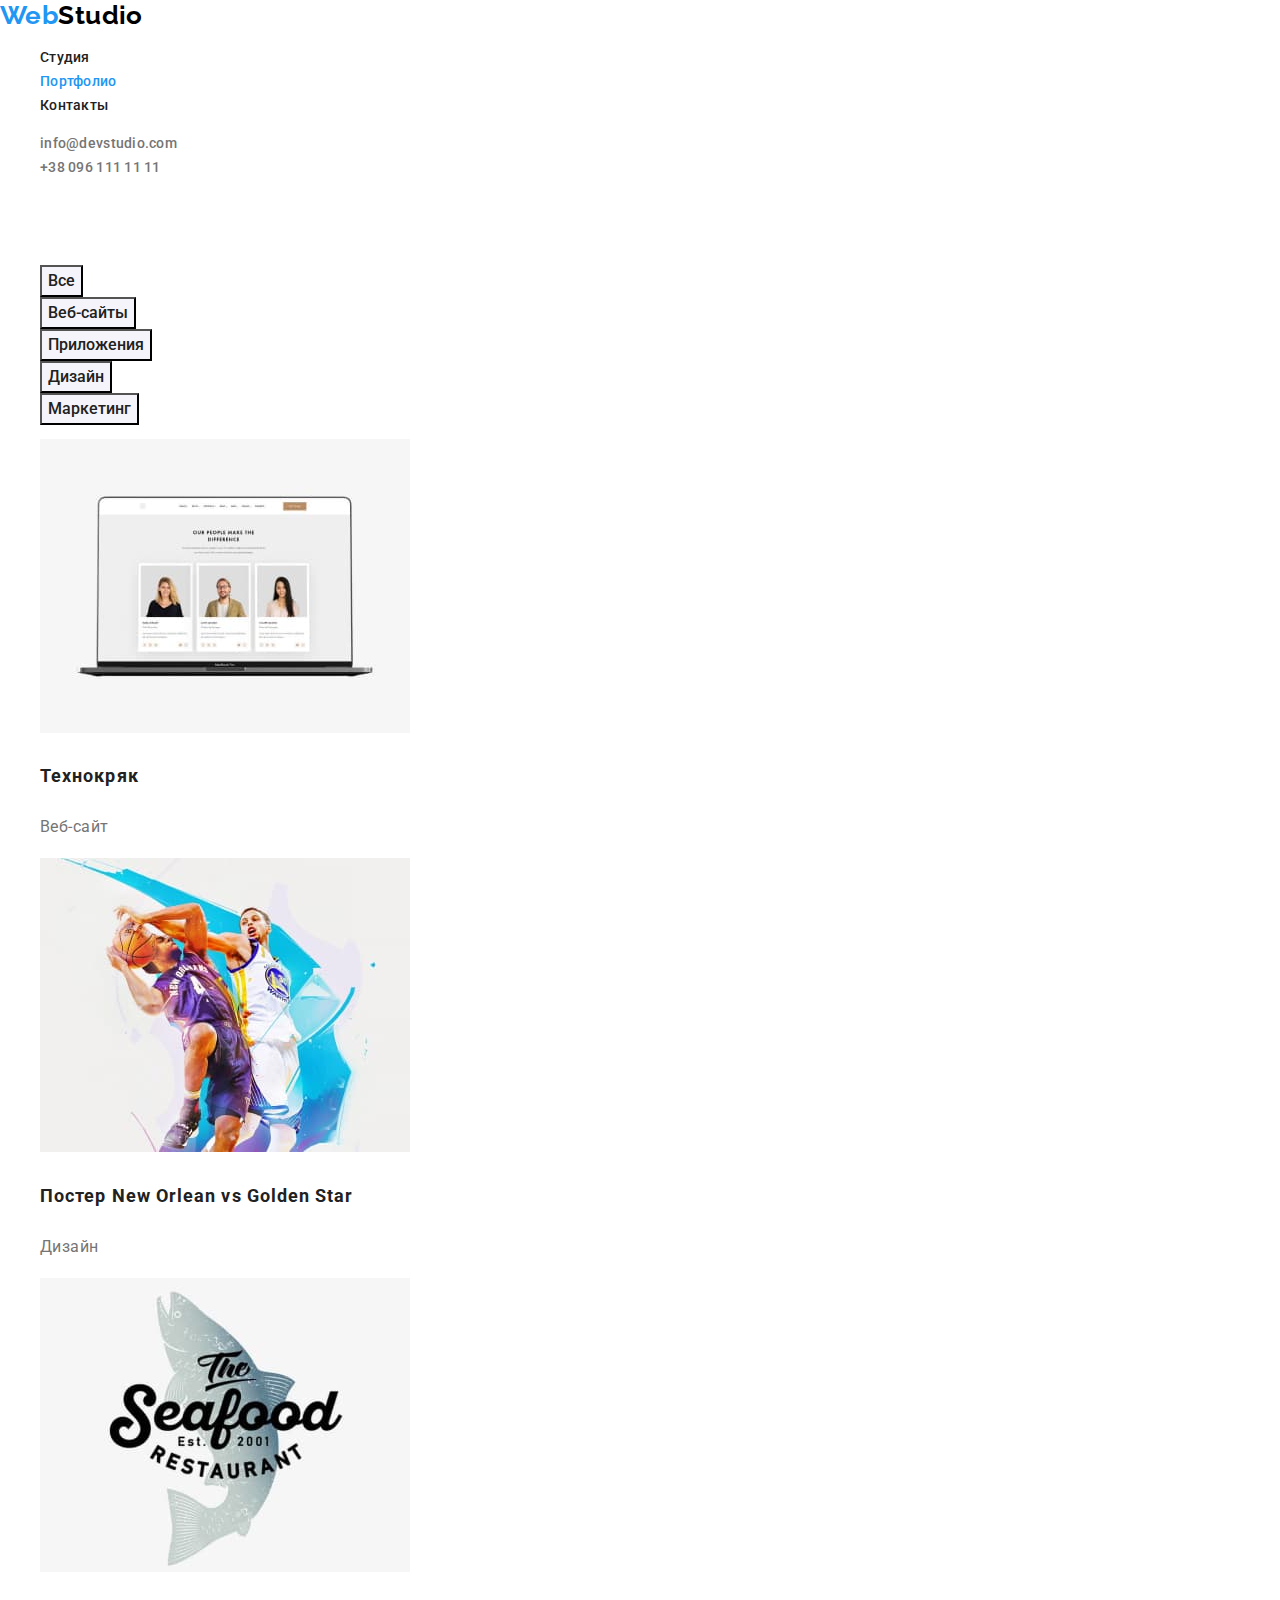
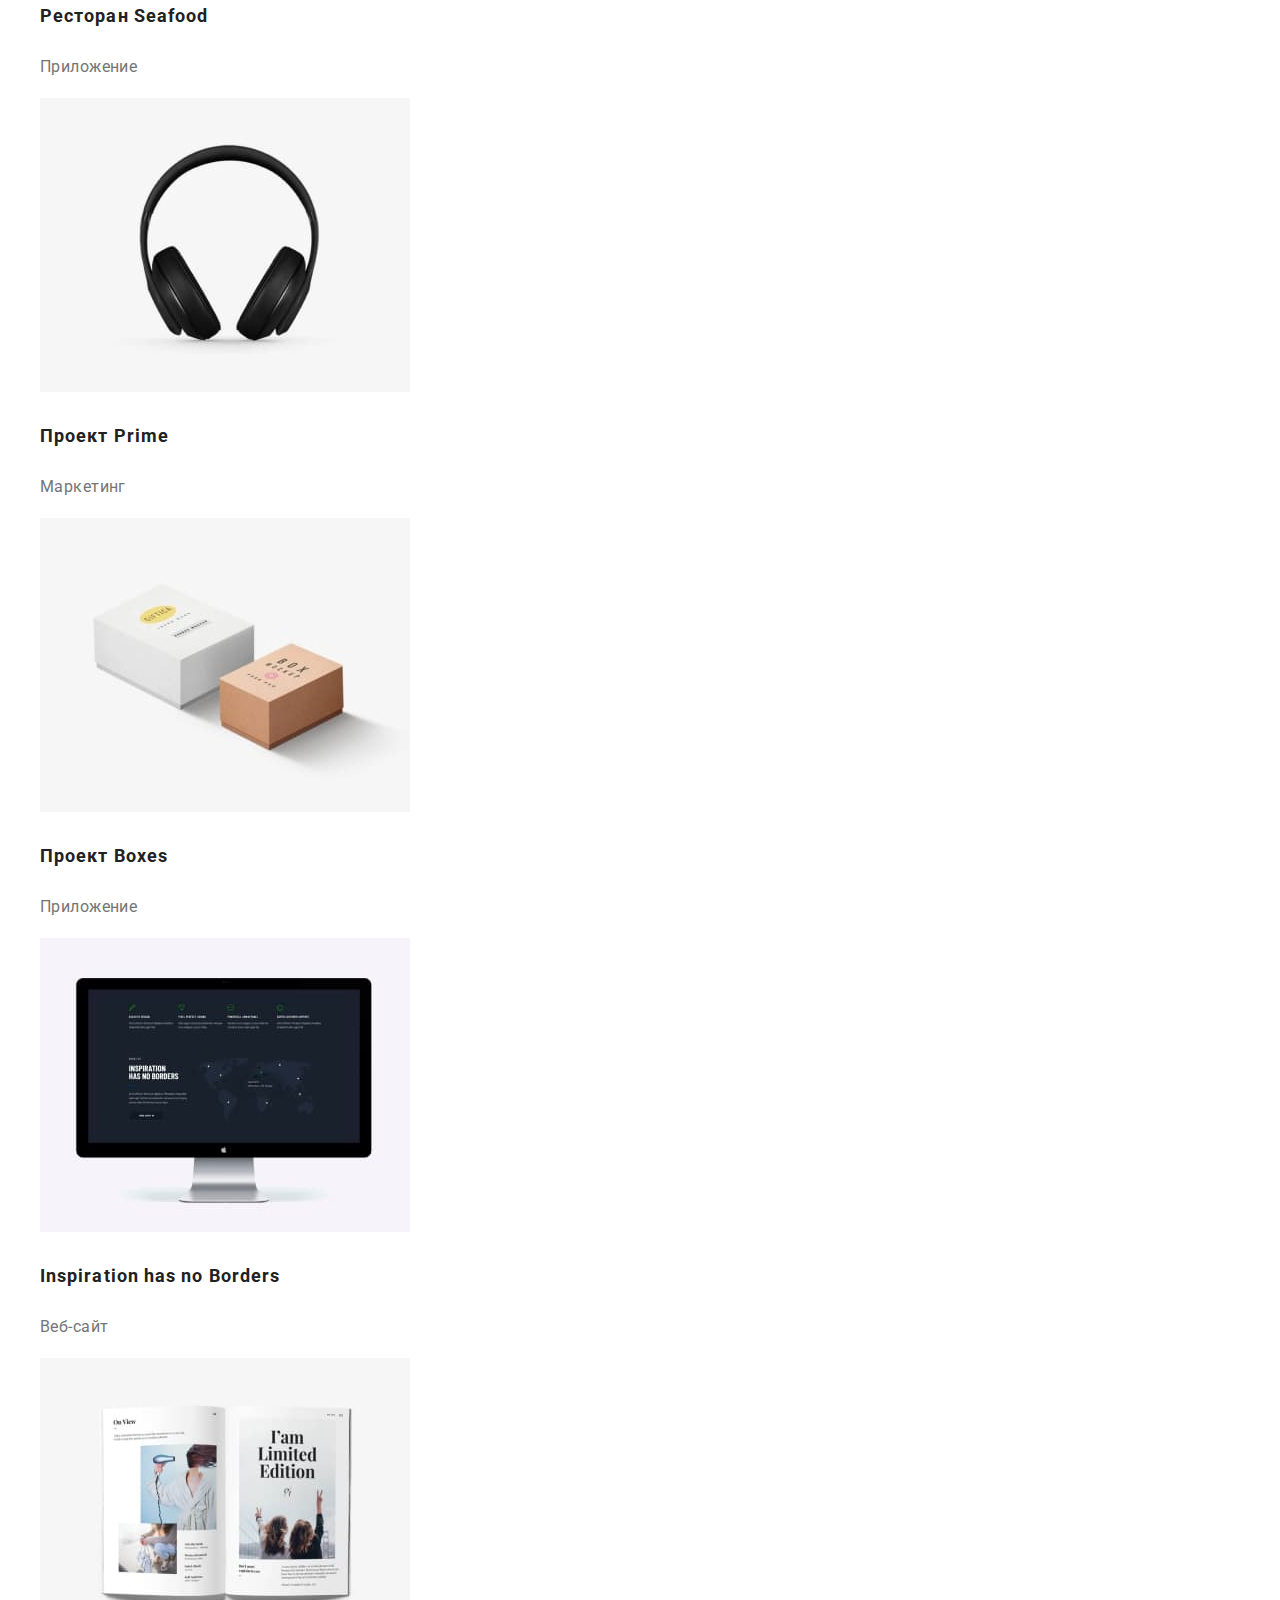
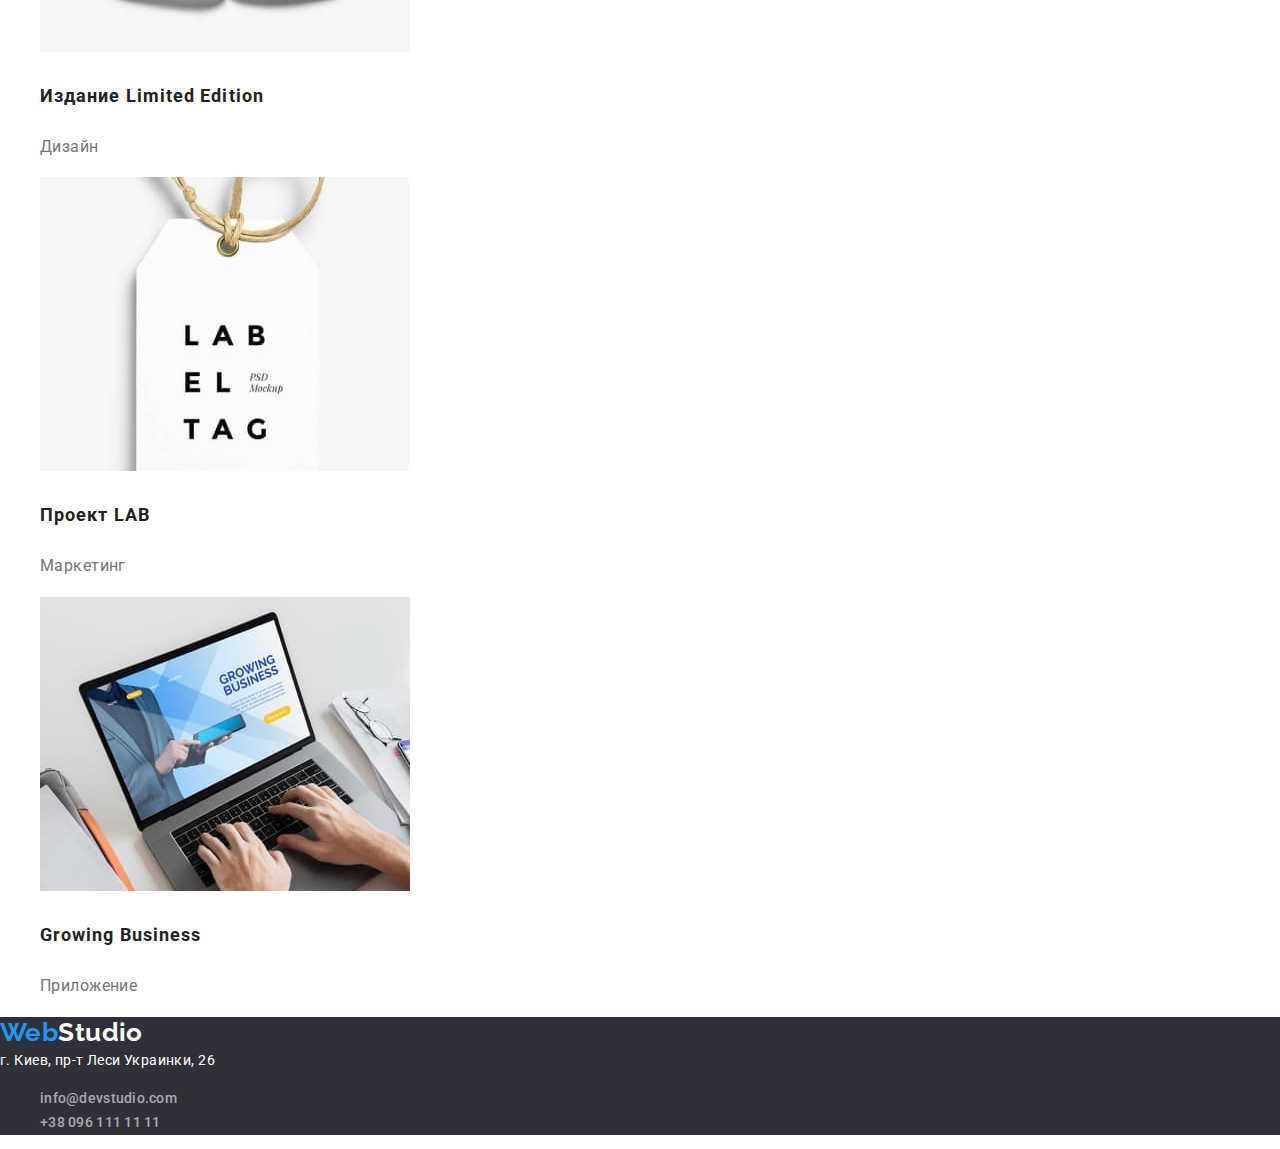
==== portfolio.html @ 90da27a2 "подключила modern normalize" ====
<!DOCTYPE html>
<html lang="ru">
  <head>
    <meta charset="UTF-8" />
    <meta http-equiv="X-UA-Compatible" content="IE=edge" />
    <meta name="viewport" content="width=device-width, initial-scale=1.0" />
    <title>Document</title>
    <link rel="preconnect" href="https://fonts.gstatic.com" />
    <link
      href="https://fonts.googleapis.com/css2?family=Raleway:wght@700&family=Roboto:wght@400;500;700;900&display=swap"
      rel="stylesheet"
    />
    <link
      rel="stylesheet"
      href="https://cdnjs.cloudflare.com/ajax/libs/modern-normalize/1.0.0/modern-normalize.min.css"
    />
    <link rel="stylesheet" href="./css/style.css" />
  </head>
  <body>
    <!--Site heading-->
    <header class="page-header">
      <nav class="navigation">
        <a href="" class="logo"><span class="accent-logo">Web</span>Studio</a>
        <ul class="nav-list list">
          <li><a href="./index.html" class="link">Студия</a></li>
          <li><a href="./portfolio.html" class="link current">Портфолио</a></li>
          <li><a href="" class="link">Контакты</a></li>
        </ul>
      </nav>
      <ul class="contacts-nav list">
        <li><a href="mailto:info@devstudio.com" class="link">info@devstudio.com</a></li>
        <li><a href="tel:+380961111111" class="link">+38 096 111 11 11</a></li>
      </ul>
    </header>
    <main>
      <!-- Our works -->
      <section class="section">
        <!-- Заголовок нужно скрыть -->
        <h1 class="works-title">Наши работы</h1>
        <!-- Кнопки фильтра -->
        <ul class="buttons-list list">
          <li><button type="button" class="button">Все</button></li>
          <li><button type="button" class="button">Веб-сайты</button></li>
          <li><button type="button" class="button">Приложения</button></li>
          <li><button type="button" class="button">Дизайн</button></li>
          <li><button type="button" class="button">Маркетинг</button></li>
        </ul>
      </section>
      <!-- Gallery -->
      <section class="section">
        <ul class="work-items list">
          <li class="item">
            <a href="">
              <img
                src="./images/title1.jpg"
                alt="фото людей на ноутбуке"
                width="370"
                height="294"
              />
              <h3 class="title">Технокряк</h3>
              <p>Веб-сайт</p>
            </a>
          </li>
          <li class="item">
            <a href="">
              <img
                src="./images/title2.jpg"
                alt="два баскетболиста с мячом"
                width="370"
                height="294"
              />
              <h3 class="title">Постер New Orlean vs Golden Star</h3>
              <p>Дизайн</p>
            </a>
          </li>
          <li class="item">
            <a href="">
              <img
                src="./images/title3.jpg"
                alt="логотип ресторана с морепродуками"
                width="370"
                height="294"
              />
              <h3 class="title">Ресторан Seafood</h3>
              <p>Приложение</p>
            </a>
          </li>
          <li class="item">
            <a href="">
              <img src="./images/title4.jpg" alt="фото наушников" width="370" height="294" />
              <h3 class="title">Проект Prime</h3>
              <p>Маркетинг</p>
            </a>
          </li>
          <li class="item">
            <a href="">
              <img src="./images/title5.jpg" alt="две коробки" width="370" height="294" />
              <h3 class="title">Проект Boxes</h3>
              <p>Приложение</p>
            </a>
          </li>
          <li class="item">
            <a href="">
              <img src="./images/title6.jpg" alt="фото монитора" width="370" height="294" />
              <h3 class="title">Inspiration has no Borders</h3>
              <p>Веб-сайт</p>
            </a>
          </li>
          <li class="item">
            <a href="">
              <img src="./images/title7.jpg" alt="разворот журнала" width="370" height="294" />
              <h3 class="title">Издание Limited Edition</h3>
              <p>Дизайн</p>
            </a>
          </li>
          <li class="item">
            <a href="">
              <img src="./images/title8.jpg" alt="фото бирки" width="370" height="294" />
              <h3 class="title">Проект LAB</h3>
              <p>Маркетинг</p>
            </a>
          </li>
          <li class="item">
            <a href="">
              <img
                src="./images/title9.jpg"
                alt="человек работает за ноутбуком"
                width="370"
                height="294"
              />
              <h3 class="title">Growing Business</h3>
              <p>Приложение</p>
            </a>
          </li>
        </ul>
      </section>
    </main>
    <footer class="footer">
      <a href="/" class="logo-light"><span class="accent-logo">Web</span>Studio</a>
      <address class="address">г. Киев, пр-т Леси Украинки, 26</address>
      <ul class="footer-contacts list">
        <li><a href="mailto:info@devstudio.com" class="footer-contact">info@devstudio.com</a></li>
        <li><a href="tel:+380961111111" class="footer-contact">+38 096 111 11 11</a></li>
      </ul>
    </footer>
  </body>
</html>
---- css/style.css ----
:root {
  --primery-text-color: #757575;
  --title-text-color: #212121;
  --accent-color: #2196f3;
}

body {
  background-color: #ffffff;
  color: var(--primery-text-color);

  font-family: Roboto, sans-serif;
  letter-spacing: 0.03em;
  font-size: 14px;
  line-height: 1.71;
}

/* =========== Стилизация логотипа =========*/
.logo {
  color: #000000;

  font-family: Raleway, sans-serif;
  font-weight: bold;
  font-size: 26px;
  line-height: 1.2;
}
.accent-logo {
  color: var(--accent-color);
}

.list {
  list-style: none;
}

/* ============== Стилизация панели навигации =====*/
.navigation a,
.contacts-nav a {
  text-decoration: none;
}
.nav-list .link {
  color: var(--title-text-color);

  font-weight: 500;
  font-size: 14px;
  line-height: 1.14;
  letter-spacing: 0.02em;
}
.nav-list .link:hover,
.nav-list .link:focus {
  color: var(--accent-color);
}
.nav-list .link.current {
  color: var(--accent-color);
}

.contacts-nav .link {
  color: var(--primery-text-color);

  font-weight: 500;
  font-size: 14px;
  line-height: 1.14;
  letter-spacing: 0.02em;
}
.contacts-nav .link:hover,
.contacts-nav .link:focus {
  color: var(--accent-color);
}

/* =========== Hero =============*/

.hero {
  background-color: #2f303a;
}
.hero-title {
  color: #fff;

  font-weight: 900;
  font-size: 44px;
  line-height: 1.36;
  text-align: center;
  letter-spacing: 0.06em;
  text-transform: uppercase;
}
.main-button {
  color: #fff;
  background-color: var(--accent-color);

  font-family: inherit;
  font-weight: bold;
  font-size: 16px;
  line-height: 1.87;
  align-items: center;
  text-align: center;
  letter-spacing: 0.06em;
}
.main-button:hover,
.main-button:focus {
  background-color: #188ce8;
}
/* Sections */
.section-title {
  color: var(--title-text-color);

  font-weight: bold;
  font-size: 36px;
  line-height: 1.16;
  text-align: center;
}

/* ============= Advantages Section =========*/
.advantages-list .title {
  color: var(--title-text-color);

  font-weight: bold;
  font-size: 14px;
  line-height: 1.14;
  text-transform: uppercase;
}

/* ========== Our team section ===========*/
.team-section {
  background-color: #f5f4fa;
}
.team-list .title {
  color: var(--title-text-color);

  font-weight: 500;
  font-size: 16px;
  line-height: 1.18;
  text-align: center;
}
.team-list .text {
  font-size: 16px;
  line-height: 1.18;
  text-align: center;
}
/* =========== Footer =========*/
.footer {
  background-color: #2f303a;
}
.footer a {
  text-decoration: none;
}
.logo-light {
  color: #fff;

  font-family: Raleway, sans-serif;
  font-weight: bold;
  font-size: 26px;
  line-height: 1.2;
}
.address {
  color: #fff;

  font-style: normal;
  font-size: 14px;
  line-height: 1.71;
}
.footer-contact {
  color: rgba(255, 255, 255, 0.6);

  font-weight: 500;
  font-size: 14px;
  line-height: 1.14;
  letter-spacing: 0.02em;
}
.footer-contact:hover,
.footer-contact:focus {
  color: var(--accent-color);
}

/* ============== Portfolio page =============*/

/* ============ Our works section ==========*/
.works-title {
  opacity: 0;
}
.button {
  color: var(--title-text-color);
  background-color: #f5f4fa;
  font-family: inherit;
  font-weight: 500;
  font-size: 16px;
  line-height: 1.62;
  text-align: center;
  cursor: pointer;
}
.button:hover,
.button:focus,
.button:active {
  color: #fff;
  background-color: var(--accent-color);
}

/* ============ Galery section ============*/
.work-items .title {
  color: var(--title-text-color);

  font-weight: bold;
  font-size: 18px;
  line-height: 2;
  letter-spacing: 0.06em;
}
.work-items a {
  color: var(--primery-text-color);
  text-decoration: none;
}
.work-items p {
  font-size: 16px;
  line-height: 1.87;
}
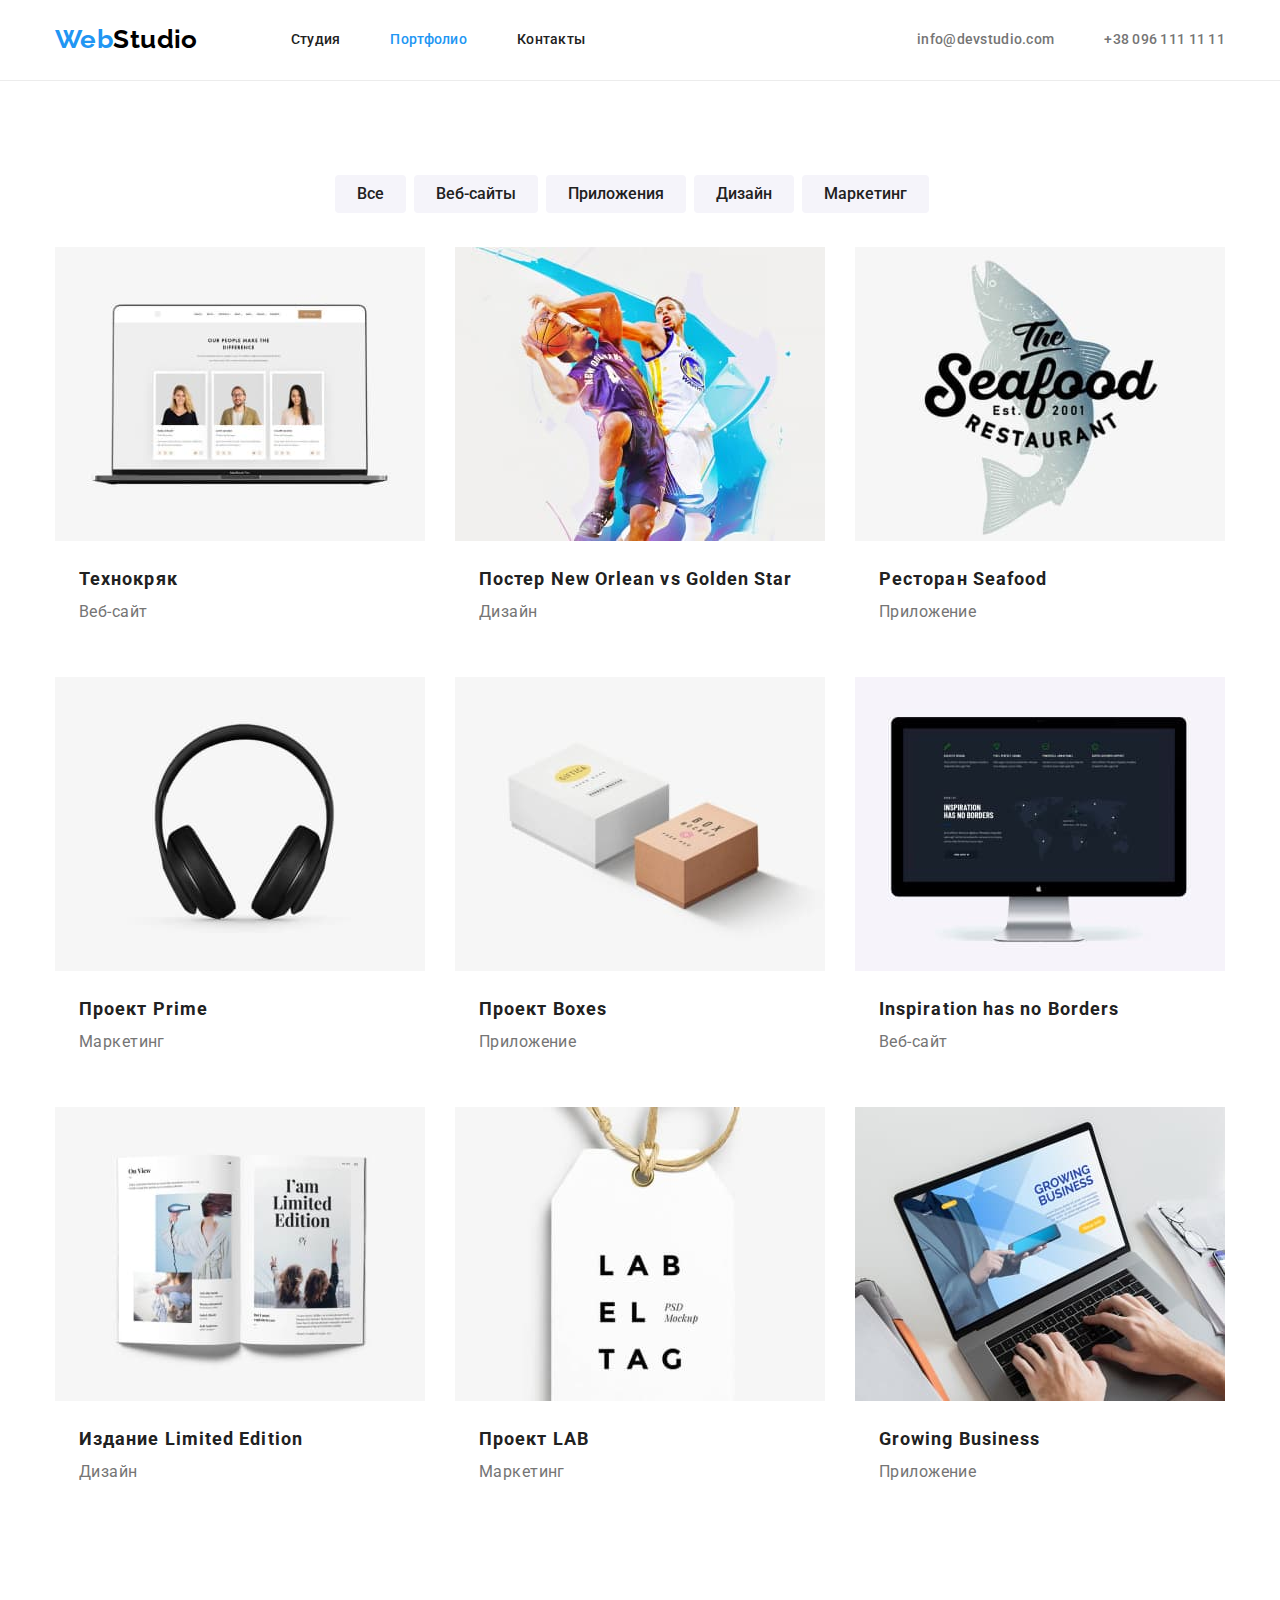
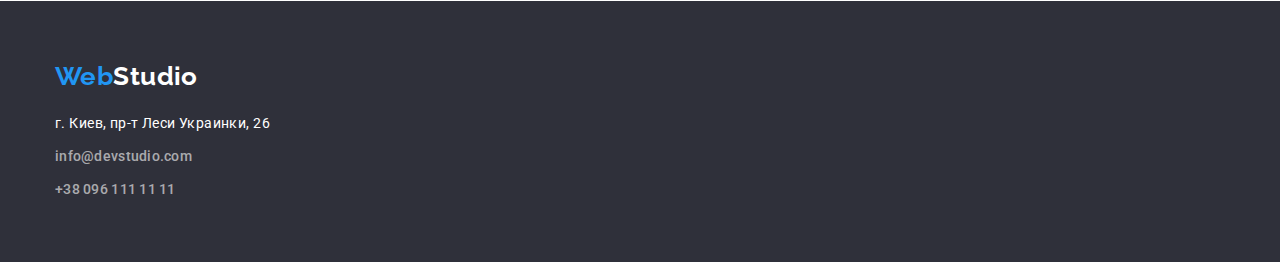
==== commit a691d0c5: "Геометрия для двух страницы" ====
--- a/portfolio.html
+++ b/portfolio.html
@@ -19,129 +19,162 @@
   <body>
     <!--Site heading-->
     <header class="page-header">
-      <nav class="navigation">
-        <a href="" class="logo"><span class="accent-logo">Web</span>Studio</a>
-        <ul class="nav-list list">
-          <li><a href="./index.html" class="link">Студия</a></li>
-          <li><a href="./portfolio.html" class="link current">Портфолио</a></li>
-          <li><a href="" class="link">Контакты</a></li>
+      <div class="header-container container">
+        <nav class="navigation">
+          <a href="" class="logo"><span class="accent-logo">Web</span>Studio</a>
+          <ul class="nav-list list">
+            <li class="item"><a href="./index.html" class="link">Студия</a></li>
+            <li class="item"><a href="./portfolio.html" class="link current">Портфолио</a></li>
+            <li class="item"><a href="" class="link">Контакты</a></li>
+          </ul>
+        </nav>
+        <ul class="contacts-nav list">
+          <li class="item">
+            <a href="mailto:info@devstudio.com" class="link">info@devstudio.com</a>
+          </li>
+          <li class="item"><a href="tel:+380961111111" class="link">+38 096 111 11 11</a></li>
         </ul>
-      </nav>
-      <ul class="contacts-nav list">
-        <li><a href="mailto:info@devstudio.com" class="link">info@devstudio.com</a></li>
-        <li><a href="tel:+380961111111" class="link">+38 096 111 11 11</a></li>
-      </ul>
+      </div>
     </header>
     <main>
       <!-- Our works -->
       <section class="section">
-        <!-- Заголовок нужно скрыть -->
-        <h1 class="works-title">Наши работы</h1>
-        <!-- Кнопки фильтра -->
-        <ul class="buttons-list list">
-          <li><button type="button" class="button">Все</button></li>
-          <li><button type="button" class="button">Веб-сайты</button></li>
-          <li><button type="button" class="button">Приложения</button></li>
-          <li><button type="button" class="button">Дизайн</button></li>
-          <li><button type="button" class="button">Маркетинг</button></li>
-        </ul>
-      </section>
-      <!-- Gallery -->
-      <section class="section">
-        <ul class="work-items list">
-          <li class="item">
-            <a href="">
-              <img
-                src="./images/title1.jpg"
-                alt="фото людей на ноутбуке"
-                width="370"
-                height="294"
-              />
-              <h3 class="title">Технокряк</h3>
-              <p>Веб-сайт</p>
-            </a>
-          </li>
-          <li class="item">
-            <a href="">
-              <img
-                src="./images/title2.jpg"
-                alt="два баскетболиста с мячом"
-                width="370"
-                height="294"
-              />
-              <h3 class="title">Постер New Orlean vs Golden Star</h3>
-              <p>Дизайн</p>
-            </a>
-          </li>
-          <li class="item">
-            <a href="">
-              <img
-                src="./images/title3.jpg"
-                alt="логотип ресторана с морепродуками"
-                width="370"
-                height="294"
-              />
-              <h3 class="title">Ресторан Seafood</h3>
-              <p>Приложение</p>
-            </a>
-          </li>
-          <li class="item">
-            <a href="">
-              <img src="./images/title4.jpg" alt="фото наушников" width="370" height="294" />
-              <h3 class="title">Проект Prime</h3>
-              <p>Маркетинг</p>
-            </a>
-          </li>
-          <li class="item">
-            <a href="">
-              <img src="./images/title5.jpg" alt="две коробки" width="370" height="294" />
-              <h3 class="title">Проект Boxes</h3>
-              <p>Приложение</p>
-            </a>
-          </li>
-          <li class="item">
-            <a href="">
-              <img src="./images/title6.jpg" alt="фото монитора" width="370" height="294" />
-              <h3 class="title">Inspiration has no Borders</h3>
-              <p>Веб-сайт</p>
-            </a>
-          </li>
-          <li class="item">
-            <a href="">
-              <img src="./images/title7.jpg" alt="разворот журнала" width="370" height="294" />
-              <h3 class="title">Издание Limited Edition</h3>
-              <p>Дизайн</p>
-            </a>
-          </li>
-          <li class="item">
-            <a href="">
-              <img src="./images/title8.jpg" alt="фото бирки" width="370" height="294" />
-              <h3 class="title">Проект LAB</h3>
-              <p>Маркетинг</p>
-            </a>
-          </li>
-          <li class="item">
-            <a href="">
-              <img
-                src="./images/title9.jpg"
-                alt="человек работает за ноутбуком"
-                width="370"
-                height="294"
-              />
-              <h3 class="title">Growing Business</h3>
-              <p>Приложение</p>
-            </a>
-          </li>
-        </ul>
+        <div class="container">
+          <!-- Заголовок нужно скрыть -->
+          <h1 class="works-title">Наши работы</h1>
+          <!-- Кнопки фильтра -->
+          <div class="buttons-container">
+            <ul class="buttons-list list">
+              <li class="button-item"><button type="button" class="button">Все</button></li>
+              <li class="button-item"><button type="button" class="button">Веб-сайты</button></li>
+              <li class="button-item"><button type="button" class="button">Приложения</button></li>
+              <li class="button-item"><button type="button" class="button">Дизайн</button></li>
+              <li class="button-item"><button type="button" class="button">Маркетинг</button></li>
+            </ul>
+          </div>
+          <!-- Gallery -->
+
+          <ul class="work-items list">
+            <li class="item">
+              <a href="">
+                <img
+                  src="./images/title1.jpg"
+                  alt="фото людей на ноутбуке"
+                  width="370"
+                  height="294"
+                />
+                <div class="item-description">
+                  <h3 class="title">Технокряк</h3>
+                  <p>Веб-сайт</p>
+                </div>
+              </a>
+            </li>
+            <li class="item">
+              <a href="">
+                <img
+                  src="./images/title2.jpg"
+                  alt="два баскетболиста с мячом"
+                  width="370"
+                  height="294"
+                />
+                <div class="item-description">
+                  <h3 class="title">Постер New Orlean vs Golden Star</h3>
+                  <p>Дизайн</p>
+                </div>
+              </a>
+            </li>
+            <li class="item">
+              <a href="">
+                <img
+                  src="./images/title3.jpg"
+                  alt="логотип ресторана с морепродуками"
+                  width="370"
+                  height="294"
+                />
+                <div class="item-description">
+                  <h3 class="title">Ресторан Seafood</h3>
+                  <p>Приложение</p>
+                </div>
+              </a>
+            </li>
+            <li class="item">
+              <a href="">
+                <img src="./images/title4.jpg" alt="фото наушников" width="370" height="294" />
+                <div class="item-description">
+                  <h3 class="title">Проект Prime</h3>
+                  <p>Маркетинг</p>
+                </div>
+              </a>
+            </li>
+            <li class="item">
+              <a href="">
+                <img src="./images/title5.jpg" alt="две коробки" width="370" height="294" />
+                <div class="item-description">
+                  <h3 class="title">Проект Boxes</h3>
+                  <p>Приложение</p>
+                </div>
+              </a>
+            </li>
+            <li class="item">
+              <a href="">
+                <img src="./images/title6.jpg" alt="фото монитора" width="370" height="294" />
+                <div class="item-description">
+                  <h3 class="title">Inspiration has no Borders</h3>
+                  <p>Веб-сайт</p>
+                </div>
+              </a>
+            </li>
+            <li class="item">
+              <a href="">
+                <img src="./images/title7.jpg" alt="разворот журнала" width="370" height="294" />
+                <div class="item-description">
+                  <h3 class="title">Издание Limited Edition</h3>
+                  <p>Дизайн</p>
+                </div>
+              </a>
+            </li>
+            <li class="item">
+              <a href="">
+                <img src="./images/title8.jpg" alt="фото бирки" width="370" height="294" />
+                <div class="item-description">
+                  <h3 class="title">Проект LAB</h3>
+                  <p>Маркетинг</p>
+                </div>
+              </a>
+            </li>
+            <li class="item">
+              <a href="">
+                <img
+                  src="./images/title9.jpg"
+                  alt="человек работает за ноутбуком"
+                  width="370"
+                  height="294"
+                />
+                <div class="item-description">
+                  <h3 class="title">Growing Business</h3>
+                  <p>Приложение</p>
+                </div>
+              </a>
+            </li>
+          </ul>
+        </div>
       </section>
     </main>
     <footer class="footer">
-      <a href="/" class="logo-light"><span class="accent-logo">Web</span>Studio</a>
-      <address class="address">г. Киев, пр-т Леси Украинки, 26</address>
-      <ul class="footer-contacts list">
-        <li><a href="mailto:info@devstudio.com" class="footer-contact">info@devstudio.com</a></li>
-        <li><a href="tel:+380961111111" class="footer-contact">+38 096 111 11 11</a></li>
-      </ul>
+      <div class="container">
+        <a href="/" class="logo-light"><span class="accent-logo">Web</span>Studio</a>
+        <ul class="footer-contacts list">
+          <li class="footer-item">
+            <address class="address">г. Киев, пр-т Леси Украинки, 26</address>
+          </li>
+          <li class="footer-item">
+            <a href="mailto:info@devstudio.com" class="footer-contact">info@devstudio.com</a>
+          </li>
+          <li class="footer-item">
+            <a href="tel:+380961111111" class="footer-contact">+38 096 111 11 11</a>
+          </li>
+        </ul>
+      </div>
     </footer>
   </body>
 </html>
--- a/css/style.css
+++ b/css/style.css
@@ -2,10 +2,25 @@
   --primery-text-color: #757575;
   --title-text-color: #212121;
   --accent-color: #2196f3;
+  --primery-bgc: #fff;
+  --secondary-bgc: #f5f4fa;
+  --accent-bgc: #2f303a;
+  --accent-hover-color: #188ce8;
+  --web-color: #000;
+}
+
+html {
+  box-sizing: border-box;
+}
+
+*,
+*::before,
+*::after {
+  box-sizing: inherit;
 }
 
 body {
-  background-color: #ffffff;
+  background-color: var(--primery-bgc);
   color: var(--primery-text-color);
 
   font-family: Roboto, sans-serif;
@@ -14,9 +29,51 @@
   line-height: 1.71;
 }
 
+h1,
+h2,
+h3,
+h4,
+h5,
+h6,
+p {
+  margin-top: 0;
+  margin-bottom: 0;
+}
+
+img {
+  display: block;
+}
+
+.list {
+  padding: 0;
+  margin: 0;
+  list-style: none;
+}
+
+.container {
+  width: 1200px;
+  margin: 0 auto;
+  padding-left: 15px;
+  padding-right: 15px;
+}
+
+.section {
+  padding-top: 94px;
+  padding-bottom: 94px;
+}
+
+/* ============ Шапка сайта ========== */
+
+.page-header {
+  border-bottom: 1px solid #ececec;
+}
+
 /* =========== Стилизация логотипа =========*/
+
 .logo {
-  color: #000000;
+  margin-right: 93px;
+
+  color: var(--web-color);
 
   font-family: Raleway, sans-serif;
   font-weight: bold;
@@ -27,16 +84,32 @@
   color: var(--accent-color);
 }
 
-.list {
-  list-style: none;
-}
-
 /* ============== Стилизация панели навигации =====*/
+
 .navigation a,
 .contacts-nav a {
   text-decoration: none;
 }
+
+.nav-list {
+  display: flex;
+}
+
+.nav-list .item + .item {
+  margin-left: 50px;
+}
+/* .nav-list .item {
+  margin-right: 50px;
+} */
+/* .nav-list .item:last-child {
+  margin-right: 0;
+} */
+
 .nav-list .link {
+  display: block;
+  padding-top: 32px;
+  padding-bottom: 32px;
+
   color: var(--title-text-color);
 
   font-weight: 500;
@@ -44,14 +117,24 @@
   line-height: 1.14;
   letter-spacing: 0.02em;
 }
+
 .nav-list .link:hover,
 .nav-list .link:focus {
   color: var(--accent-color);
 }
+
 .nav-list .link.current {
   color: var(--accent-color);
 }
 
+.contacts-nav {
+  display: flex;
+}
+
+.contacts-nav .item + .item {
+  margin-left: 50px;
+}
+
 .contacts-nav .link {
   color: var(--primery-text-color);
 
@@ -60,18 +143,34 @@
   line-height: 1.14;
   letter-spacing: 0.02em;
 }
+
 .contacts-nav .link:hover,
 .contacts-nav .link:focus {
   color: var(--accent-color);
 }
 
+.header-container,
+.navigation {
+  display: flex;
+  align-items: center;
+  justify-content: space-between;
+}
+
 /* =========== Hero =============*/
 
 .hero {
-  background-color: #2f303a;
-}
+  background-color: var(--accent-bgc);
+}
+
+.hero-container {
+  display: block;
+  text-align: center;
+}
+
 .hero-title {
-  color: #fff;
+  margin-bottom: 30px;
+
+  color: var(--primery-bgc);
 
   font-weight: 900;
   font-size: 44px;
@@ -81,7 +180,12 @@
   text-transform: uppercase;
 }
 .main-button {
-  color: #fff;
+  display: inline-block;
+  border-radius: 4px;
+  min-width: 200px;
+  padding: 10px 32px;
+
+  color: var(--primery-bgc);
   background-color: var(--accent-color);
 
   font-family: inherit;
@@ -92,11 +196,14 @@
   text-align: center;
   letter-spacing: 0.06em;
 }
+
 .main-button:hover,
 .main-button:focus {
-  background-color: #188ce8;
-}
-/* Sections */
+  background-color: var(--accent-hover-color);
+}
+
+/* ============= Sections =============*/
+
 .section-title {
   color: var(--title-text-color);
 
@@ -107,7 +214,14 @@
 }
 
 /* ============= Advantages Section =========*/
+
+.advantages-section {
+  padding-bottom: 47px;
+}
+
 .advantages-list .title {
+  margin-bottom: 10px;
+
   color: var(--title-text-color);
 
   font-weight: bold;
@@ -116,11 +230,60 @@
   text-transform: uppercase;
 }
 
+.advantages-list {
+  display: flex;
+}
+
+.advantages-item {
+  margin-right: 30px;
+  width: 270px;
+}
+.advantages-item:last-child {
+  margin-right: 0;
+}
+
+/* ========== Our works section ===========*/
+
+.work-list {
+  display: flex;
+}
+
+.work-item + .work-item {
+  margin-left: 30px;
+}
+
+.ourwork-section {
+  padding-top: 47px;
+}
+
+.ourwork-section .section-title {
+  margin-bottom: 50px;
+}
+
 /* ========== Our team section ===========*/
+
+.team-section .section-title {
+  margin-bottom: 50px;
+}
+
 .team-section {
-  background-color: #f5f4fa;
-}
+  background-color: var(--secondary-bgc);
+}
+
+.team-list {
+  display: flex;
+}
+
+.team-item + .team-item {
+  margin-left: 30px;
+}
+.team-image {
+  margin-bottom: 30px;
+}
+
 .team-list .title {
+  margin-bottom: 10px;
+
   color: var(--title-text-color);
 
   font-weight: 500;
@@ -128,28 +291,47 @@
   line-height: 1.18;
   text-align: center;
 }
+
 .team-list .text {
+  margin-bottom: 30px;
+
   font-size: 16px;
   line-height: 1.18;
   text-align: center;
 }
+
 /* =========== Footer =========*/
+
 .footer {
-  background-color: #2f303a;
+  padding-top: 60px;
+  padding-bottom: 60px;
+
+  background-color: var(--accent-bgc);
 }
 .footer a {
   text-decoration: none;
 }
 .logo-light {
-  color: #fff;
+  display: block;
+  width: 145px;
+  margin-bottom: 20px;
+  color: var(--primery-bgc);
 
   font-family: Raleway, sans-serif;
   font-weight: bold;
   font-size: 26px;
   line-height: 1.2;
 }
+
+.footer-item {
+  margin-bottom: 9px;
+}
+.footer-item:last-child {
+  margin-bottom: 0;
+}
+
 .address {
-  color: #fff;
+  color: var(--primery-bgc);
 
   font-style: normal;
   font-size: 14px;
@@ -170,13 +352,30 @@
 
 /* ============== Portfolio page =============*/
 
-/* ============ Our works section ==========*/
+/* ============ Buttons (filtr) section ==========*/
+.buttons-container {
+  width: 611px;
+  margin: 0 auto 34px;
+}
+
 .works-title {
-  opacity: 0;
-}
+  display: none;
+}
+
+.buttons-list {
+  display: flex;
+}
+.button-item + .button-item {
+  margin-left: 8px;
+}
+
 .button {
-  color: var(--title-text-color);
-  background-color: #f5f4fa;
+  padding: 6px 22px;
+  border: 0;
+  border-radius: 4px;
+
+  color: var(--title-text-color);
+  background-color: var(--secondary-bgc);
   font-family: inherit;
   font-weight: 500;
   font-size: 16px;
@@ -187,11 +386,31 @@
 .button:hover,
 .button:focus,
 .button:active {
-  color: #fff;
+  color: var(--primery-bgc);
   background-color: var(--accent-color);
 }
 
 /* ============ Galery section ============*/
+.work-items {
+  display: flex;
+  flex-wrap: wrap;
+}
+
+.work-items .item {
+  width: 370px;
+}
+
+.work-items .item:not(:nth-child(3n)) {
+  margin-right: 30px;
+}
+.work-items .item:not(:nth-last-child(-n + 3)) {
+  margin-bottom: 30px;
+}
+
+.item-description {
+  padding: 20px 24px;
+}
+
 .work-items .title {
   color: var(--title-text-color);
 
